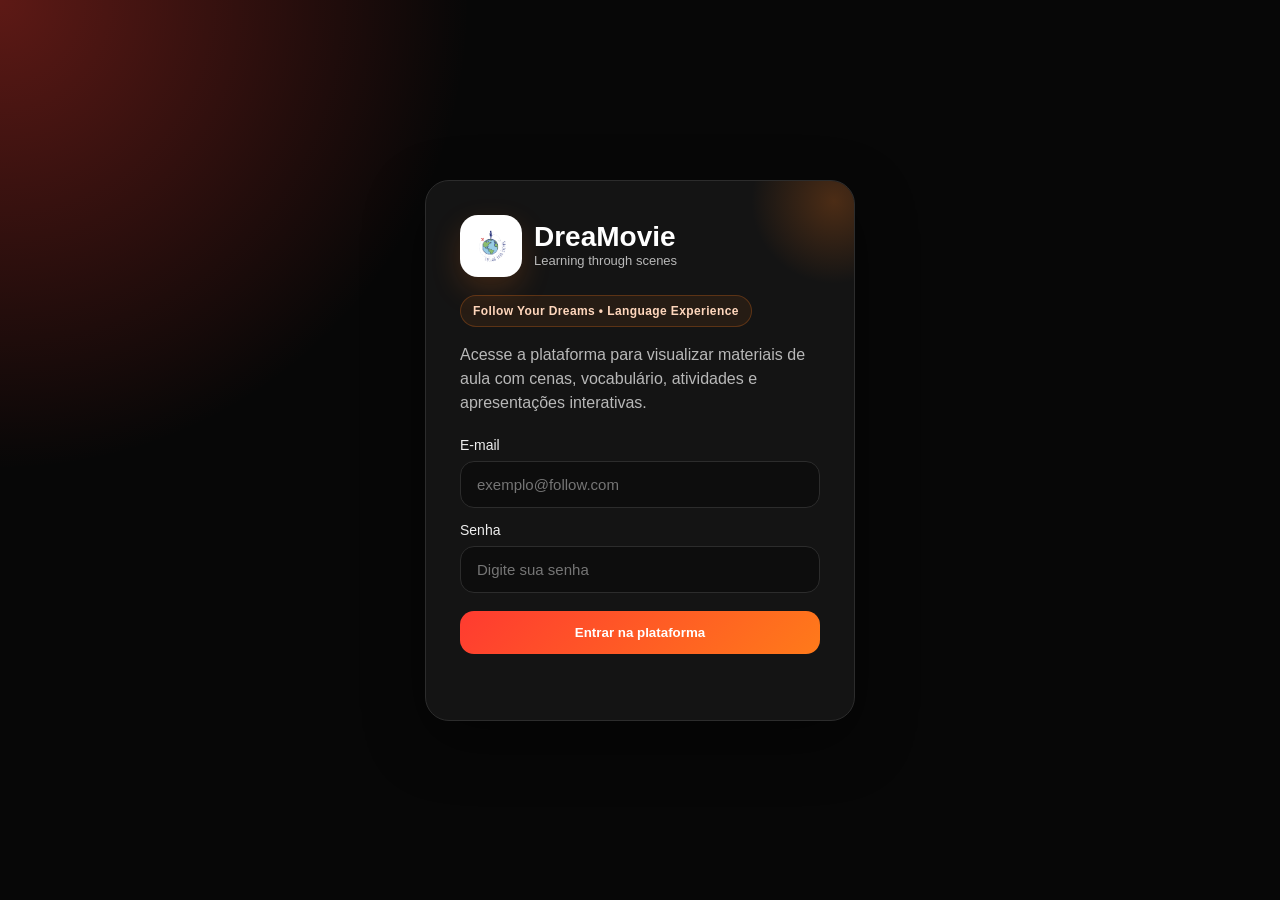
==== index.html @ d1dbf623 "Add files via upload" ====
<!DOCTYPE html>
<html lang="pt-BR">
<head>
  <meta charset="UTF-8" />
  <meta name="viewport" content="width=device-width, initial-scale=1.0" />
  <title>CineFollow</title>
  <link rel="stylesheet" href="style.css" />
</head>
<body>
  <section id="loginScreen" class="login-screen">
    <div class="login-card">
      <div class="brand">
        <div class="logo-box">
          <img src="assets/logofyd.png" alt="Logo Follow" onerror="this.style.display='none';this.nextElementSibling.style.display='flex';">
          <div class="fallback">▶</div>
        </div>
        <div>
          <h1>DreaMovie</h1>
          <span>Learning through scenes</span>
        </div>
      </div>

      <div class="badge">Follow Your Dreams • Language Experience</div>
      <p>Acesse a plataforma para visualizar materiais de aula com cenas, vocabulário, atividades e apresentações interativas.</p>

      <label>E-mail</label>
      <input id="email" type="email" placeholder="exemplo@follow.com">

      <label>Senha</label>
      <input id="password" type="password" placeholder="Digite sua senha">

      <button onclick="login()" class="primary-btn">Entrar na plataforma</button>
      <div id="loginError" class="error"></div>

    </div>
  </section>

  <section id="app" class="app hidden">
    <aside class="sidebar">
      <div class="avatar">👤</div>
      <button onclick="showHome()" class="nav active">⌂</button>
      <button onclick="showHome()" class="nav">⌕</button>
      <button onclick="logout()" class="nav">↪</button>
    </aside>

    <main>
      <section id="homePage">
        <header class="topbar">
          <div class="top-title">
            <img src="assets/logofyd.png" alt="Logo Follow" onerror="this.style.display='none';">
            <div>
              <h2>DreaMovie</h2>
              <p>Plataforma de materiais com cenas, vocabulário e prática guiada.</p>
            </div>
          </div>
          <button class="pill">⭐ <span id="points">0</span>/4</button>
        </header>

        <section class="hero">
          <div>
            <span class="hero-badge">DreaMovie • FYD</span>
            <h1>Aprenda idiomas através de cenas, cultura e prática guiada.</h1>
            <p>Uma experiência visual para transformar trechos de filmes, séries e animações em aulas completas.</p>
          </div>
          <div class="hero-card">
            <span>🎬</span>
            <strong>Scene-Based Learning</strong>
            <small>materiais por nível, idioma e objetivo</small>
          </div>
        </section>

       <section class="intro" id="aulas">
  <h3>Materiais disponíveis</h3>
  <p>Escolha uma aula para acessar a apresentação correspondente.</p>
</section>

        <div id="levelsContainer" class="levels"></div>

        <footer>© desenvolvido por gabrielle harumi okada fontenelle</footer>
      </section>
    </main>

    <aside class="right">
      <div class="progress-title">
        <span>Progresso total</span>
        <strong id="progressText">0%</strong>
      </div>
      <div class="progress"><span id="totalProgress"></span></div>
      <div id="sideLessons"></div>
    </aside>
  </section>

  <script src="script.js"></script>
</body>
</html>
---- style.css ----
* {
    margin: 0;
    padding: 0;
    box-sizing: border-box;
    font-family: Arial, Helvetica, sans-serif
}

:root {
    --bg: #070707;
    --card: #151515;
    --card2: #1f1f1f;
    --text: #fff;
    --muted: #b8b8b8;
    --p: #ff3b30;
    --p2: #ff7a1a;
    --line: #2c2c2c
}

body {
    background: radial-gradient(circle at 18% 8%, rgba(255, 122, 26, .12), transparent 28%), radial-gradient(circle at 88% 18%, rgba(233, 30, 99, .09), transparent 28%), var(--bg);
    color: var(--text);
    min-height: 100vh
}

button {
    cursor: pointer;
    font-family: inherit
}

.hidden {
    display: none !important
}

.login-screen {
    min-height: 100vh;
    display: flex;
    align-items: center;
    justify-content: center;
    padding: 24px;
    background: radial-gradient(circle at top left, rgba(255, 59, 48, .35), transparent 30%), #070707
}

.login-card {
    width: 100%;
    max-width: 430px;
    background: rgba(21, 21, 21, .96);
    border: 1px solid var(--line);
    border-radius: 24px;
    padding: 34px;
    box-shadow: 0 20px 60px rgba(0, 0, 0, .45);
    position: relative;
    overflow: hidden
}

.login-card:before {
    content: "";
    position: absolute;
    width: 180px;
    height: 180px;
    right: -70px;
    top: -70px;
    background: radial-gradient(circle, rgba(255, 122, 26, .24), transparent 65%)
}

.brand {
    display: flex;
    align-items: center;
    gap: 12px;
    margin-bottom: 18px;
    position: relative;
    z-index: 1
}

.brand h1 {
    font-size: 28px;
    line-height: 1
}

.brand span {
    color: var(--muted);
    font-size: 13px
}

.logo-box {
    width: 62px;
    height: 62px;
    border-radius: 18px;
    background: white;
    padding: 8px;
    display: flex;
    align-items: center;
    justify-content: center;
    box-shadow: 0 12px 30px rgba(255, 122, 26, .18)
}

.logo-box img {
    width: 100%;
    height: 100%;
    object-fit: contain
}

.fallback {
    display: none;
    width: 48px;
    height: 48px;
    border-radius: 14px;
    background: linear-gradient(135deg, var(--p), var(--p2));
    align-items: center;
    justify-content: center;
    font-size: 24px
}

.badge,
.hero-badge {
    display: inline-flex;
    margin-bottom: 16px;
    padding: 8px 12px;
    border: 1px solid rgba(255, 122, 26, .25);
    background: rgba(255, 122, 26, .08);
    color: #ffd7bd;
    border-radius: 999px;
    font-size: 12px;
    font-weight: 800;
    letter-spacing: .4px
}

.login-card p {
    color: var(--muted);
    line-height: 1.5;
    margin-bottom: 22px;
    position: relative;
    z-index: 1
}

label {
    display: block;
    margin: 14px 0 8px;
    color: #eee;
    font-size: 14px;
    position: relative;
    z-index: 1
}

input {
    width: 100%;
    border: 1px solid var(--line);
    background: #0d0d0d;
    color: white;
    border-radius: 14px;
    padding: 14px 16px;
    font-size: 15px;
    outline: none;
    position: relative;
    z-index: 1
}

input:focus {
    border-color: var(--p2)
}

.primary-btn {
    width: 100%;
    border: none;
    border-radius: 14px;
    padding: 14px 18px;
    color: white;
    font-weight: 700;
    background: linear-gradient(135deg, var(--p), var(--p2));
    margin-top: 18px;
    position: relative;
    z-index: 1
}

.error {
    color: #ff8a80;
    margin-top: 12px;
    min-height: 20px
}

.help {
    margin-top: 18px;
    padding: 12px;
    border-radius: 14px;
    background: #101010;
    border: 1px solid var(--line);
    color: var(--muted);
    font-size: 13px;
    line-height: 1.5;
    position: relative;
    z-index: 1
}

.app {
    min-height: 100vh;
    display: grid;
    grid-template-columns: 82px 1fr 300px
}

.sidebar {
    border-right: 1px solid var(--line);
    background: #090909;
    padding: 18px 14px;
    position: sticky;
    top: 0;
    height: 100vh
}

.avatar {
    width: 52px;
    height: 52px;
    border-radius: 50%;
    margin: 0 auto 32px;
    border: 3px solid #999;
    display: flex;
    align-items: center;
    justify-content: center;
    color: #999;
    font-size: 24px
}

.nav {
    height: 48px;
    border-radius: 16px;
    margin-bottom: 12px;
    color: #ddd;
    font-size: 22px;
    border: 1px solid transparent;
    background: transparent;
    width: 100%
}

.nav.active,
.nav:hover {
    border-color: var(--line);
    background: #151515
}

main {
    padding: 28px 34px 60px;
    overflow: hidden
}

.topbar {
    display: flex;
    justify-content: space-between;
    gap: 16px;
    align-items: center;
    margin-bottom: 30px
}

.top-title {
    display: flex;
    align-items: center;
    gap: 14px
}

.top-title img {
    width: 58px;
    height: 58px;
    object-fit: contain;
    background: white;
    border-radius: 16px;
    padding: 8px
}

.topbar h2 {
    font-size: 30px
}

.topbar p,
.intro p {
    color: var(--muted);
    margin-top: 6px
}

.pill {
    border: 1px solid var(--line);
    background: var(--card);
    color: white;
    border-radius: 14px;
    padding: 12px 14px;
    font-weight: 700
}

.hero {
    display: grid;
    grid-template-columns: 1fr 280px;
    gap: 24px;
    align-items: center;
    margin-bottom: 32px;
    padding: 30px;
    border: 1px solid rgba(255, 122, 26, .18);
    border-radius: 26px;
    background: linear-gradient(135deg, rgba(255, 59, 48, .20), rgba(255, 122, 26, .08)), linear-gradient(90deg, #151515, #0d0d0d);
    box-shadow: 0 20px 50px rgba(0, 0, 0, .24)
}

.hero h1 {
    font-size: clamp(30px, 4vw, 52px);
    line-height: 1;
    letter-spacing: -1.6px;
    margin-bottom: 16px
}

.hero p {
    color: #e4e4e4;
    font-size: 17px;
    line-height: 1.55
}

.hero-card {
    min-height: 210px;
    border: 1px solid rgba(255, 255, 255, .10);
    border-radius: 22px;
    background: linear-gradient(to top, rgba(0, 0, 0, .72), rgba(0, 0, 0, .18));
    display: flex;
    flex-direction: column;
    justify-content: flex-end;
    padding: 22px
}

.hero-card span {
    font-size: 54px;
    margin-bottom: 28px
}

.hero-card small {
    color: var(--muted);
    margin-top: 6px
}

.intro {
    margin: 8px 0 26px
}

.intro h3,
.level-header h3 {
    font-size: 24px
}

.levels {
    display: flex;
    flex-direction: column;
    gap: 36px
}

.level-header {
    margin-bottom: 16px
}

.level-header span {
    color: var(--muted);
    font-size: 13px
}

.level-row{
  display:grid;
  grid-auto-flow:column;
  grid-auto-columns:minmax(280px, 280px);
  gap:20px;
  overflow-x:auto;
  padding:4px 2px 14px;
}

.level-row::-webkit-scrollbar {
    height: 8px
}

.level-row::-webkit-scrollbar-thumb {
    background: linear-gradient(90deg, var(--p), var(--p2));
    border-radius: 999px
}

.course-card {
    background: linear-gradient(180deg, rgba(255, 255, 255, .03), transparent), var(--card);
    border: 1px solid var(--line);
    border-radius: 18px;
    overflow: hidden;
    transition: .25s;
    cursor: pointer;
    box-shadow: 0 12px 35px rgba(0, 0, 0, .20)
}

.course-card:hover {
    transform: translateY(-7px) scale(1.01);
    border-color: var(--p2);
    box-shadow: 0 16px 40px rgba(255, 73, 25, .12)
}

.poster{
  height: 500px;
  position: relative;
  display: flex;
  align-items: stretch;
  padding: 0;
  overflow: hidden;
  border-radius: 0;
}

.poster::before{
  content:"";
  position:absolute;
  inset:12px;
  border-radius:18px;
  border:2px solid rgba(255, 82, 168, 0.72);
  box-shadow:
    0 0 0 1px rgba(255,255,255,0.08) inset,
    0 0 20px rgba(255, 82, 168, 0.38),
    0 0 42px rgba(255, 82, 168, 0.22);
  z-index:2;
  pointer-events:none;
}

.poster.spider{
  background:
    linear-gradient(to top, rgba(0,0,0,0.96) 15%, rgba(0,0,0,0.22) 55%, rgba(0,0,0,0.10) 100%),
    radial-gradient(circle at 50% 14%, rgba(255,255,255,0.16), transparent 22%),
    radial-gradient(circle at 20% 22%, rgba(30,144,255,0.24), transparent 24%),
    radial-gradient(circle at 78% 18%, rgba(255,59,48,0.35), transparent 22%),
    linear-gradient(135deg, #081427 0%, #0b1f43 28%, #111 58%, #5f0b12 100%);
}

.poster.spider::after{
  content:"";
  position:absolute;
  inset:-40px;
  background:
    repeating-linear-gradient(28deg, rgba(255,255,255,0.10) 0 1px, transparent 1px 34px),
    repeating-linear-gradient(152deg, rgba(255,255,255,0.08) 0 1px, transparent 1px 34px);
  opacity:0.38;
  z-index:1;
}

.poster.child{
  background:
    linear-gradient(to top, rgba(0,0,0,0.95), rgba(0,0,0,0.15)),
    url('https://images.unsplash.com/photo-1503454537195-1dcabb73ffb9?auto=format&fit=crop&w=900&q=80') center/cover;
}

.poster.adult{
  background:
    linear-gradient(to top, rgba(0,0,0,0.95), rgba(0,0,0,0.15)),
    url('https://images.unsplash.com/photo-1522869635100-9f4c5e86aa37?auto=format&fit=crop&w=900&q=80') center/cover;
}

.poster.placeholder{
  background:
    linear-gradient(to top, rgba(0,0,0,0.95), rgba(0,0,0,0.15)),
    radial-gradient(circle at 30% 20%, rgba(255,122,26,0.30), transparent 30%),
    radial-gradient(circle at 80% 10%, rgba(233,30,99,0.20), transparent 35%),
    #171717;
}

.poster-overlay{
  position:relative;
  z-index:3;
  width:100%;
  height:100%;
  display:flex;
  flex-direction:column;
  justify-content:space-between;
  padding:22px 22px 24px;
}

.tag{
  align-self:flex-start;
  display:inline-block;
  background:linear-gradient(135deg, #ff4e50, #f97316);
  padding:7px 12px;
  border-radius:999px;
  font-size:12px;
  font-weight:800;
  letter-spacing:0.4px;
  box-shadow:0 10px 24px rgba(255, 73, 25, 0.28);
}

.poster-title-wrap{
  margin-top:auto;
}

.poster h3{
  font-size:34px;
  line-height:0.98;
  margin-bottom:12px;
  letter-spacing:-1px;
  text-shadow:0 4px 18px rgba(0,0,0,0.4);
}

.poster-subtitle{
  color:#f2f2f2;
  font-size:14px;
  line-height:1.35;
  max-width:240px;
  margin-bottom:16px;
}

.cover-bottom{
  display:flex;
  flex-direction:column;
  gap:12px;
  padding-top:4px;
}

.cover-info-block{
  display:flex;
  flex-direction:column;
  gap:6px;
}

.cover-label{
  color:#ff8a3d;
  font-size:15px;
  font-weight:800;
  line-height:1;
}

.cefr-tags{
  display:flex;
  gap:8px;
  flex-wrap:wrap;
}

.cefr-badge{
  background:#20bf55;
  color:#fff;
  font-size:12px;
  font-weight:900;
  letter-spacing:0.3px;
  padding:6px 10px;
  border-radius:4px;
  box-shadow:0 6px 18px rgba(32,191,85,0.28);
}

.cefr-badge.alt{
  background:#0ea5e9;
  box-shadow:0 6px 18px rgba(14,165,233,0.28);
}

.cover-theme{
  color:#ffffff;
  font-size:16px;
  line-height:1.2;
}

.course-info{
  padding:18px;
  background:linear-gradient(180deg, rgba(255,255,255,0.02), rgba(0,0,0,0.05));
}

.course-info h4{
  margin-bottom:6px;
  font-size:18px;
}

.course-info p{
  color:var(--muted);
  line-height:1.5;
  font-size:14px;
}
.meta {
    display: flex;
    flex-wrap: wrap;
    gap: 8px;
    margin-top: 12px
}

.meta span {
    padding: 6px 9px;
    border-radius: 999px;
    background: rgba(255, 255, 255, .06);
    color: #e8e8e8;
    border: 1px solid rgba(255, 255, 255, .08);
    font-size: 12px;
    font-weight: 700
}

.card-action {
    margin-top: 14px;
    width: 100%;
    border: none;
    border-radius: 12px;
    padding: 12px 14px;
    color: white;
    background: linear-gradient(135deg, var(--p), var(--p2));
    font-weight: 800
}

.right {
    border-left: 1px solid var(--line);
    background: #101010;
    padding: 28px 20px;
    position: sticky;
    top: 0;
    height: 100vh;
    overflow-y: auto
}

.progress-title {
    display: flex;
    justify-content: space-between;
    margin-bottom: 10px;
    font-size: 14px
}

.progress {
    height: 8px;
    background: #333;
    border-radius: 999px;
    overflow: hidden;
    margin-bottom: 28px
}

.progress span {
    display: block;
    height: 100%;
    background: linear-gradient(90deg, var(--p), var(--p2))
}

.side-lesson {
    background: var(--card2);
    border-radius: 16px;
    padding: 14px;
    border-left: 4px solid var(--p2);
    margin-bottom: 12px
}

.side-lesson h4 {
    font-size: 14px;
    margin-bottom: 5px
}

.side-lesson p {
    color: var(--muted);
    font-size: 12px
}

footer {
    margin-top: 42px;
    padding: 18px 0 4px;
    color: #777;
    font-size: 12px;
    text-align: center;
    letter-spacing: .4px;
    text-transform: lowercase;
    border-top: 1px solid rgba(255, 255, 255, .06)
}

@media(max-width:1000px) {
    .app {
        grid-template-columns: 70px 1fr
    }

    .right {
        display: none
    }

    .hero {
        grid-template-columns: 1fr
    }

    .hero-card {
        min-height: 160px
    }
}

@media(max-width:680px) {
    main {
        
        padding: 22px 18px
    }

    .topbar {
        flex-direction: column;
        align-items: flex-start
    }

    .top-title img {
        width: 48px;
        height: 48px
    }

    .hero {
        padding: 22px
    }

    .hero h1 {
        font-size: 31px
    }

   .level-row
   {grid-auto-columns:minmax(280px,86vw)}
}
.poster.movie{
  background:
    linear-gradient(to top, rgba(0,0,0,0.96), rgba(0,0,0,0.18)),
    radial-gradient(circle at 20% 20%, rgba(255, 122, 26, 0.45), transparent 28%),
    radial-gradient(circle at 78% 18%, rgba(147, 51, 234, 0.38), transparent 26%),
    linear-gradient(135deg, #090909 0%, #24103f 45%, #7c2d12 100%);
  overflow:hidden;
}

.poster.movie::after{
  content:"";
  position:absolute;
  inset:-40px;
  background:
    repeating-linear-gradient(
      90deg,
      rgba(255,255,255,0.10) 0 2px,
      transparent 2px 34px
    );
  opacity:0.18;
  z-index:1;
}
.poster.coco{
  background:
    linear-gradient(to top, rgba(0,0,0,0.96), rgba(0,0,0,0.18)),
    radial-gradient(circle at 18% 18%, rgba(255, 180, 45, 0.55), transparent 28%),
    radial-gradient(circle at 78% 20%, rgba(147, 51, 234, 0.38), transparent 26%),
    linear-gradient(135deg, #120909 0%, #421305 45%, #35114f 100%);
  overflow:hidden;
}

.poster.coco::after{
  content:"";
  position:absolute;
  inset:-40px;
  background:
    repeating-linear-gradient(
      90deg,
      rgba(255,255,255,0.10) 0 2px,
      transparent 2px 34px
    );
  opacity:0.18;
  z-index:1;
}
.poster.toy{
  background:
    linear-gradient(to top, rgba(0,0,0,0.96), rgba(0,0,0,0.20)),
    radial-gradient(circle at 18% 18%, rgba(37, 99, 235, 0.55), transparent 28%),
    radial-gradient(circle at 78% 18%, rgba(255, 59, 48, 0.45), transparent 25%),
    linear-gradient(135deg, #06152f 0%, #101010 45%, #680b12 100%);
  overflow:hidden;
}

.poster.toy::after{
  content:"";
  position:absolute;
  inset:-40px;
  background:
    repeating-linear-gradient(25deg, rgba(255,255,255,0.10) 0 1px, transparent 1px 36px),
    repeating-linear-gradient(155deg, rgba(255,255,255,0.08) 0 1px, transparent 1px 36px);
  opacity:0.35;
  z-index:1;
}

.poster.coco{
  background:
    linear-gradient(to top, rgba(0,0,0,0.96), rgba(0,0,0,0.18)),
    radial-gradient(circle at 18% 18%, rgba(255, 180, 45, 0.55), transparent 28%),
    radial-gradient(circle at 78% 20%, rgba(147, 51, 234, 0.38), transparent 26%),
    linear-gradient(135deg, #120909 0%, #421305 45%, #35114f 100%);
  overflow:hidden;
}

.poster.coco::after{
  content:"";
  position:absolute;
  inset:-40px;
  background:
    repeating-linear-gradient(
      90deg,
      rgba(255,255,255,0.10) 0 2px,
      transparent 2px 34px
    );
  opacity:0.18;
  z-index:1;
}

.poster.office{
  background:
    linear-gradient(to top, rgba(0,0,0,0.96), rgba(0,0,0,0.18)),
    radial-gradient(circle at 20% 18%, rgba(14, 165, 233, 0.42), transparent 28%),
    radial-gradient(circle at 80% 16%, rgba(255, 255, 255, 0.18), transparent 24%),
    linear-gradient(135deg, #0f172a 0%, #111827 45%, #3f3f46 100%);
  overflow:hidden;
}

.poster.office::after{
  content:"";
  position:absolute;
  inset:-40px;
  background:
    repeating-linear-gradient(
      0deg,
      rgba(255,255,255,0.08) 0 2px,
      transparent 2px 34px
    );
  opacity:0.18;
  z-index:1;
}
.poster.walle{
  background:
    linear-gradient(to top, rgba(0,0,0,0.96), rgba(0,0,0,0.18)),
    radial-gradient(circle at 18% 18%, rgba(245, 158, 11, 0.55), transparent 28%),
    radial-gradient(circle at 78% 20%, rgba(34, 197, 94, 0.34), transparent 26%),
    radial-gradient(circle at 50% 8%, rgba(14, 165, 233, 0.18), transparent 22%),
    linear-gradient(135deg, #1c1206 0%, #3f2405 42%, #064e3b 100%);
  overflow:hidden;
}

.poster.walle::after{
  content:"";
  position:absolute;
  inset:-40px;
  background:
    repeating-linear-gradient(
      90deg,
      rgba(255,255,255,0.08) 0 2px,
      transparent 2px 30px
    ),
    repeating-linear-gradient(
      0deg,
      rgba(255,255,255,0.06) 0 1px,
      transparent 1px 42px
    );
  opacity:0.20;
  z-index:1;
}
.poster{
  height:500px;
  position:relative;
  display:flex;
  align-items:stretch;
  padding:0;
  overflow:hidden;
}

.poster::before{
  content:"";
  position:absolute;
  inset:12px;
  border-radius:18px;
  border:2px solid rgba(255,255,255,0.28);
  box-shadow:
    0 0 0 1px rgba(255,255,255,0.08) inset,
    0 0 22px rgba(255,255,255,0.20),
    0 0 44px rgba(255,255,255,0.12);
  z-index:2;
  pointer-events:none;
}

.poster::after{
  content:"";
  position:absolute;
  inset:-40px;
  background:
    repeating-linear-gradient(25deg, rgba(255,255,255,.09) 0 1px, transparent 1px 36px),
    repeating-linear-gradient(155deg, rgba(255,255,255,.07) 0 1px, transparent 1px 36px);
  opacity:.22;
  z-index:1;
}

.poster-overlay{
  position:relative;
  z-index:3;
  width:100%;
  height:100%;
  display:flex;
  flex-direction:column;
  justify-content:space-between;
  padding:20px 20px 24px;
}

.cover-top{
  display:flex;
  justify-content:space-between;
  align-items:center;
  gap:10px;
}

.dreamovie-mini{
  padding:7px 10px;
  border-radius:999px;
  background:rgba(0,0,0,0.40);
  border:1px solid rgba(255,255,255,0.16);
  color:#fff;
  font-size:11px;
  font-weight:900;
  letter-spacing:.4px;
}

.lesson-logo-wrap{
  margin:auto 0;
  display:flex;
  align-items:center;
  justify-content:center;
  padding:22px;
}

.lesson-logo{
  width:82%;
  max-width:210px;
  background:rgba(255,255,255,0.95);
  border-radius:24px;
  padding:20px;
  box-shadow:
    0 18px 40px rgba(0,0,0,0.34),
    0 0 35px rgba(255,255,255,0.14);
}

.poster-title-wrap{
  margin-top:auto;
}

.poster h3{
  font-size:31px;
  line-height:0.98;
  margin-bottom:10px;
  letter-spacing:-1px;
  text-shadow:0 4px 18px rgba(0,0,0,0.45);
}

.poster-subtitle{
  color:#f2f2f2;
  font-size:14px;
  line-height:1.35;
  max-width:240px;
  margin-bottom:14px;
}

.cover-bottom{
  display:flex;
  flex-direction:column;
  gap:12px;
}

.cover-info-block{
  display:flex;
  flex-direction:column;
  gap:6px;
}

.cover-label{
  color:#ffb86b;
  font-size:15px;
  font-weight:900;
  line-height:1;
}

.cefr-tags{
  display:flex;
  gap:8px;
  flex-wrap:wrap;
}

.cefr-badge{
  background:#16a34a;
  color:#fff;
  font-size:12px;
  font-weight:900;
  letter-spacing:0.3px;
  padding:6px 10px;
  border-radius:5px;
}

.cover-theme{
  color:#ffffff;
  font-size:15px;
  line-height:1.2;
}

/* A1 - azul e vermelho */
.poster.toy{
  background:
    linear-gradient(to top, rgba(0,0,0,0.96), rgba(0,0,0,0.24)),
    radial-gradient(circle at 18% 18%, rgba(37, 99, 235, 0.68), transparent 30%),
    radial-gradient(circle at 82% 20%, rgba(255, 59, 48, 0.58), transparent 28%),
    linear-gradient(135deg, #06152f 0%, #101010 45%, #680b12 100%);
}

.poster.toy::before{
  border-color:rgba(96,165,250,0.75);
  box-shadow:
    0 0 0 1px rgba(255,255,255,0.08) inset,
    0 0 24px rgba(96,165,250,0.45),
    0 0 48px rgba(239,68,68,0.25);
}

/* A2 - laranja e roxo */
.poster.coco{
  background:
    linear-gradient(to top, rgba(0,0,0,0.96), rgba(0,0,0,0.20)),
    radial-gradient(circle at 18% 18%, rgba(255, 180, 45, 0.68), transparent 30%),
    radial-gradient(circle at 82% 20%, rgba(147, 51, 234, 0.52), transparent 28%),
    linear-gradient(135deg, #120909 0%, #421305 45%, #35114f 100%);
}

.poster.coco::before{
  border-color:rgba(251,146,60,0.78);
  box-shadow:
    0 0 0 1px rgba(255,255,255,0.08) inset,
    0 0 24px rgba(251,146,60,0.45),
    0 0 48px rgba(147,51,234,0.25);
}

/* B1 - azul corporativo e cinza */
.poster.office{
  background:
    linear-gradient(to top, rgba(0,0,0,0.96), rgba(0,0,0,0.20)),
    radial-gradient(circle at 20% 18%, rgba(14, 165, 233, 0.52), transparent 30%),
    radial-gradient(circle at 80% 16%, rgba(255, 255, 255, 0.20), transparent 26%),
    linear-gradient(135deg, #0f172a 0%, #111827 45%, #3f3f46 100%);
}

.poster.office::before{
  border-color:rgba(125,211,252,0.70);
  box-shadow:
    0 0 0 1px rgba(255,255,255,0.08) inset,
    0 0 24px rgba(14,165,233,0.40),
    0 0 48px rgba(255,255,255,0.14);
}

/* B2 - amarelo e verde */
.poster.walle{
  background:
    linear-gradient(to top, rgba(0,0,0,0.96), rgba(0,0,0,0.20)),
    radial-gradient(circle at 18% 18%, rgba(245, 158, 11, 0.62), transparent 30%),
    radial-gradient(circle at 82% 20%, rgba(34, 197, 94, 0.44), transparent 28%),
    linear-gradient(135deg, #1c1206 0%, #3f2405 42%, #064e3b 100%);
}

.poster.walle::before{
  border-color:rgba(250,204,21,0.74);
  box-shadow:
    0 0 0 1px rgba(255,255,255,0.08) inset,
    0 0 24px rgba(250,204,21,0.42),
    0 0 48px rgba(34,197,94,0.22);
}
.poster{
  --accent:#ff7a18;
  --accent-2:#ff3b30;
  --accent-soft:rgba(255,122,24,0.28);
  --border-glow:rgba(255,122,24,0.50);

  height:500px;
  position:relative;
  display:flex;
  align-items:stretch;
  padding:0;
  overflow:hidden;
  border-radius:0;
}

.poster::before{
  content:"";
  position:absolute;
  inset:12px;
  border-radius:18px;
  border:2px solid var(--border-glow);
  box-shadow:
    0 0 0 1px rgba(255,255,255,0.08) inset,
    0 0 24px var(--accent-soft),
    0 0 46px rgba(0,0,0,0.22);
  z-index:2;
  pointer-events:none;
}

.poster::after{
  content:"";
  position:absolute;
  inset:-40px;
  background:
    repeating-linear-gradient(25deg, rgba(255,255,255,.08) 0 1px, transparent 1px 36px),
    repeating-linear-gradient(155deg, rgba(255,255,255,.06) 0 1px, transparent 1px 36px);
  opacity:.20;
  z-index:1;
}

.poster-overlay{
  position:relative;
  z-index:3;
  width:100%;
  height:100%;
  display:flex;
  flex-direction:column;
  justify-content:space-between;
  padding:20px 20px 24px;
}

.cover-top{
  display:flex;
  justify-content:space-between;
  align-items:center;
  gap:10px;
}

.tag{
  display:inline-block;
  background:linear-gradient(135deg, var(--accent), var(--accent-2));
  padding:7px 12px;
  border-radius:999px;
  font-size:12px;
  font-weight:900;
  letter-spacing:0.4px;
  box-shadow:0 10px 22px rgba(0,0,0,0.20);
}

.dreamovie-mini{
  padding:7px 11px;
  border-radius:999px;
  background:rgba(0,0,0,0.36);
  border:1px solid rgba(255,255,255,0.18);
  color:#fff;
  font-size:11px;
  font-weight:900;
  letter-spacing:.4px;
}

.lesson-logo-wrap{
  position:relative;
  display:flex;
  align-items:center;
  justify-content:center;
  margin:auto 0;
  min-height:180px;
}

.lesson-logo-bg{
  position:absolute;
  width:210px;
  height:210px;
  border-radius:50%;
  background:
    radial-gradient(circle at 50% 50%, rgba(255,255,255,0.18), transparent 58%),
    radial-gradient(circle at 50% 50%, var(--accent-soft), transparent 74%);
  filter:blur(6px);
  z-index:1;
}

.lesson-logo{
  position:relative;
  z-index:2;
  width:78%;
  max-width:220px;
  object-fit:contain;
  filter:
    drop-shadow(0 10px 20px rgba(0,0,0,0.30))
    drop-shadow(0 0 18px var(--accent-soft));
}

.poster-title-wrap{
  margin-top:auto;
}

.poster h3{
  font-size:30px;
  line-height:0.98;
  margin-bottom:10px;
  letter-spacing:-1px;
  text-shadow:0 4px 18px rgba(0,0,0,0.45);
}

.poster-subtitle{
  color:#f2f2f2;
  font-size:14px;
  line-height:1.35;
  max-width:240px;
  margin-bottom:14px;
}

.cover-bottom{
  display:flex;
  flex-direction:column;
  gap:12px;
}

.cover-info-block{
  display:flex;
  flex-direction:column;
  gap:6px;
}

.cover-label{
  color:#ffd099;
  font-size:15px;
  font-weight:900;
  line-height:1;
}

.cefr-tags{
  display:flex;
  gap:8px;
  flex-wrap:wrap;
}

.cefr-badge{
  background:linear-gradient(135deg, var(--accent), var(--accent-2));
  color:#fff;
  font-size:12px;
  font-weight:900;
  letter-spacing:0.3px;
  padding:6px 10px;
  border-radius:5px;
}

.cover-theme{
  color:#ffffff;
  font-size:15px;
  line-height:1.2;
}

/* A1 */
.poster.toy{
  --accent:#60a5fa;
  --accent-2:#ef4444;
  --accent-soft:rgba(96,165,250,0.28);
  --border-glow:rgba(96,165,250,0.75);

  background:
    linear-gradient(to top, rgba(0,0,0,0.96), rgba(0,0,0,0.24)),
    radial-gradient(circle at 18% 18%, rgba(96,165,250,0.60), transparent 30%),
    radial-gradient(circle at 82% 20%, rgba(239,68,68,0.52), transparent 28%),
    linear-gradient(135deg, #06152f 0%, #101010 45%, #680b12 100%);
}

/* A2 */
.poster.coco{
  --accent:#fb923c;
  --accent-2:#9333ea;
  --accent-soft:rgba(251,146,60,0.26);
  --border-glow:rgba(251,146,60,0.78);

  background:
    linear-gradient(to top, rgba(0,0,0,0.96), rgba(0,0,0,0.20)),
    radial-gradient(circle at 18% 18%, rgba(251,146,60,0.62), transparent 30%),
    radial-gradient(circle at 82% 20%, rgba(147,51,234,0.48), transparent 28%),
    linear-gradient(135deg, #120909 0%, #421305 45%, #35114f 100%);
}

/* B1 */
.poster.office{
  --accent:#38bdf8;
  --accent-2:#64748b;
  --accent-soft:rgba(56,189,248,0.22);
  --border-glow:rgba(125,211,252,0.68);

  background:
    linear-gradient(to top, rgba(0,0,0,0.96), rgba(0,0,0,0.20)),
    radial-gradient(circle at 20% 18%, rgba(56,189,248,0.42), transparent 30%),
    radial-gradient(circle at 80% 16%, rgba(255,255,255,0.18), transparent 26%),
    linear-gradient(135deg, #0f172a 0%, #111827 45%, #3f3f46 100%);
}

/* B2 */
.poster.walle{
  --accent:#facc15;
  --accent-2:#22c55e;
  --accent-soft:rgba(250,204,21,0.24);
  --border-glow:rgba(250,204,21,0.74);

  background:
    linear-gradient(to top, rgba(0,0,0,0.96), rgba(0,0,0,0.20)),
    radial-gradient(circle at 18% 18%, rgba(250,204,21,0.54), transparent 30%),
    radial-gradient(circle at 82% 20%, rgba(34,197,94,0.38), transparent 28%),
    linear-gradient(135deg, #1c1206 0%, #3f2405 42%, #064e3b 100%);
}
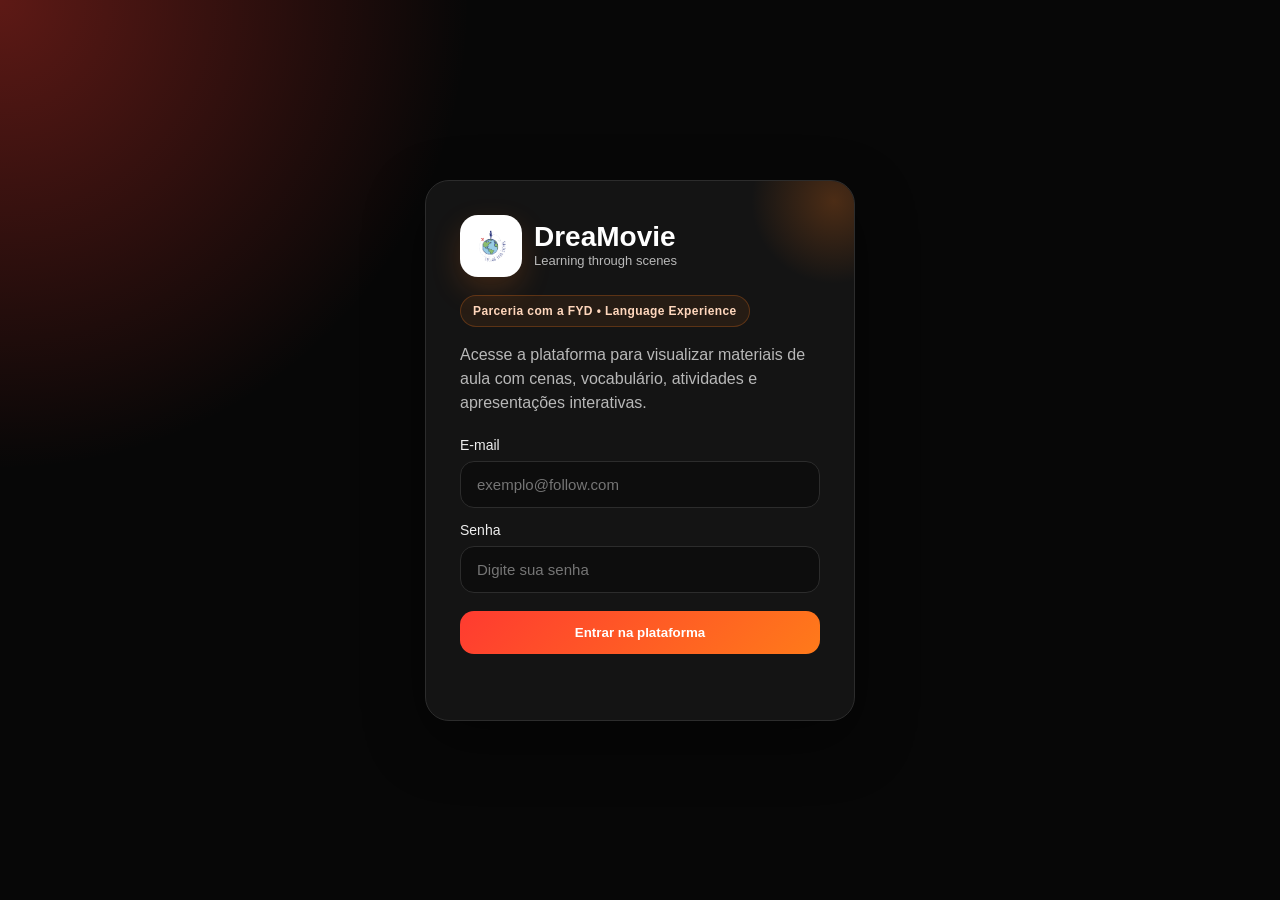
==== commit 5e41fbf1: "Add files via upload" ====
--- a/index.html
+++ b/index.html
@@ -20,7 +20,7 @@
         </div>
       </div>
 
-      <div class="badge">Follow Your Dreams • Language Experience</div>
+      <div class="badge">Parceria com a FYD • Language Experience</div>
       <p>Acesse a plataforma para visualizar materiais de aula com cenas, vocabulário, atividades e apresentações interativas.</p>
 
       <label>E-mail</label>
